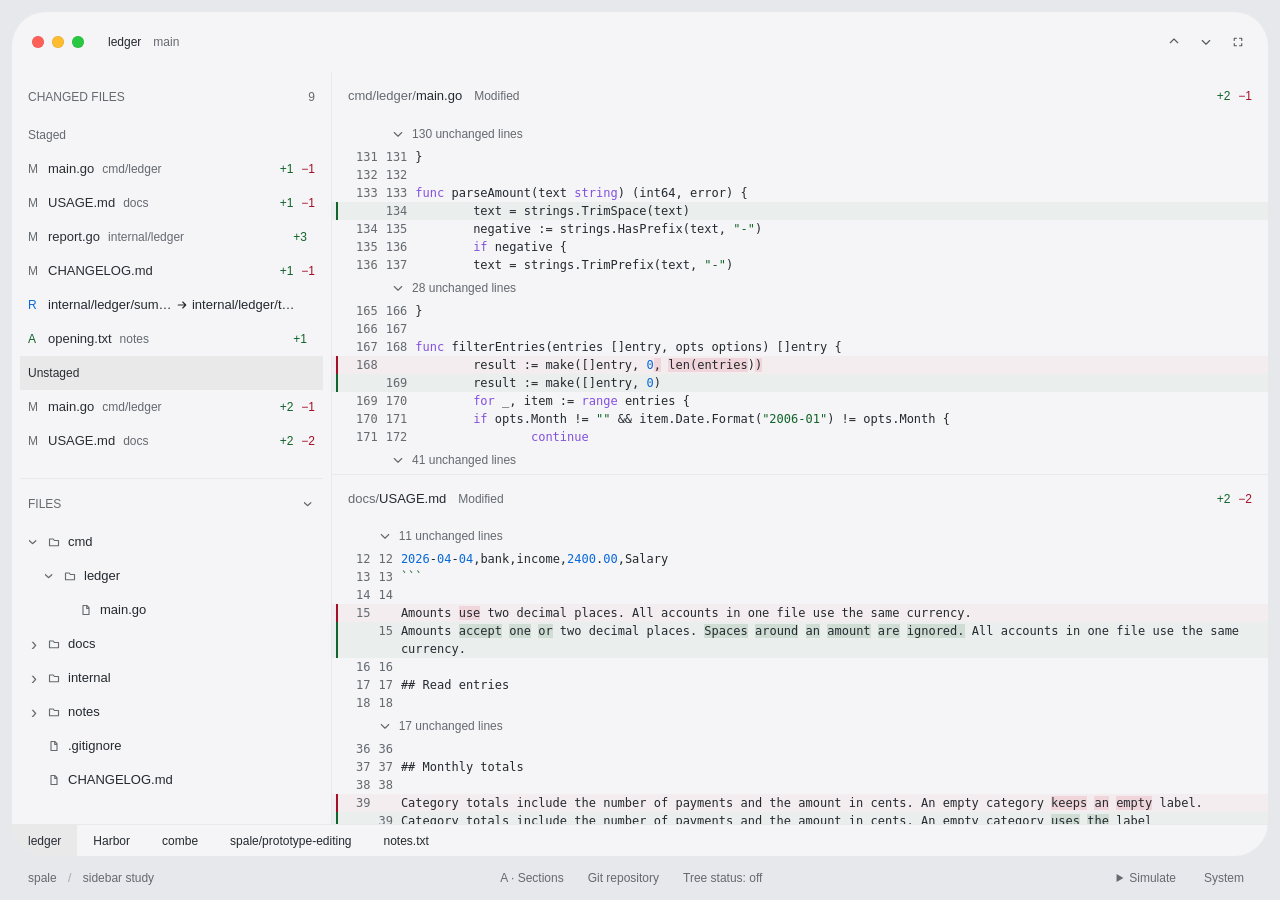
==== prototype/index.html @ 5fc52080 "feat(prototype): compare folder tree sidebars Signed-off-by: samzong <samzong.lu@gmail.com>" ====
<!doctype html>
<html lang="en">
  <head>
    <meta charset="utf-8">
    <meta name="viewport" content="width=device-width,initial-scale=1">
    <title>spale</title>
    <link rel="icon" href="data:,">
    <link rel="stylesheet" href="style.css">
  </head>
  <body>
    <div class="window" aria-label="spale change reader">
      <header class="chrome">
        <div class="lights" aria-hidden="true">
          <i>
          </i>
          <i>
          </i>
          <i>
          </i>
        </div>
        <div class="workspace" id="workspace">spale</div>
            <div class="chrome-main">
              <button id="back" class="icon" title="Back to changes (Esc)" aria-label="Back to changes" hidden>
              </button>
              <div class="nav">
                <button id="prev" class="icon" title="Previous change" aria-label="Previous change">
                </button>
                <button id="next" class="icon" title="Next change" aria-label="Next change">
                </button>
                <button id="full" class="icon" title="Read full file" aria-label="Read full file">
                </button>
              </div>
            </div>
          </header>
          <div class="body">
            <aside>
              <div id="sidebar-tabs" aria-label="Sidebar views" hidden>
                <button data-panel="changes">CHANGED FILES</button>
                <button data-panel="tree">FILES</button>
              </div>
              <section id="changes-panel" aria-label="Changed files">
              <div class="side-heading">
                <span>CHANGED FILES</span>
                <span id="file-count">
                </span>
              </div>
              <nav id="files" aria-label="Changed files">
              </nav>
              </section>
              <section id="tree-panel" aria-label="Files">
                <button id="tree-heading" class="side-heading" aria-expanded="true"><span>FILES</span><span class="tree-chevron">›</span></button>
                <div id="tree-body"><nav id="tree" aria-label="Folder contents"></nav></div>
              </section>
            </aside>
            <main id="reader" tabindex="0" aria-label="Continuous changes">
              <div id="stream">
              </div>
              <div id="fullfile" hidden>
              </div>
              <div id="empty" hidden>No changes. A little room to think.</div>
            </main>
          </div>
          <nav id="windows" aria-label="Open spale windows"></nav>
        </div>
        <footer class="harness">
          <span>spale <span class="dim">/</span> sidebar study</span>
          <div class="study-controls">
            <button id="layout-choice" title="Compare sidebar layouts">A · Sections</button>
            <button id="context-choice">Git repository</button>
            <button id="tree-status" aria-pressed="false">Tree status: off</button>
          </div>
          <div>
            <details class="simulation"><summary>Simulate</summary><div>
            <button id="open-window">打开窗口</button>
            <button id="close-window">关闭当前窗口</button>
            <button id="new-file">新文件</button>
            <button id="stage">git add 当前文件</button>

            <button id="simulate" title="Simulate an agent update">Agent update
          </button>
          <button id="clean" title="Toggle clean state">Clean state
        </button>
            </div></details>
            <button id="appearance" title="Change appearance">System</button>
      </div>
    </footer>
    <script src="app.js">
    </script>
  </body>
</html>
---- prototype/style.css ----
@font-face {
  font-family: Fira;
  src: local('Fira Code Light'), local('FiraCode-Light');
  font-weight: 300;
}

:root {
  color-scheme: light;
  --page: #e7e8eb;
  --bg: #f5f5f7;
  --fg: #24292f;
  --strong: #292d33;
  --muted: #656970;
  --soft: #555960;
  --line: #0000000d;
  --hover: #00000009;
  --selection: #0000000d;
  --pressed: #00000017;
  --add: #116329;
  --remove: #a40e26;
  --modify: #9a6700;
  --add-bg: #1163290c;
  --remove-bg: #cf222e09;
  --add-word: #11632920;
  --remove-word: #cf222e1c;
  --keyword: #8250df;
  --string: #116329;
  --number: #0969da;
  --ease: cubic-bezier(.22, .8, .2, 1);
  --digits: 4;
}

:root[data-theme='dark'] {
  color-scheme: dark;
  --page: #242527;
  --bg: #161719;
  --fg: #e6edf3;
  --strong: #e6e7e9;
  --muted: #9c9ea3;
  --soft: #c3c4c7;
  --line: #ffffff10;
  --hover: #ffffff12;
  --selection: #ffffff1a;
  --pressed: #ffffff26;
  --add: #8dbfac;
  --remove: #e7a39d;
  --modify: #c7ad79;
  --add-bg: #3fb9500e;
  --remove-bg: #ff7b720b;
  --add-word: #3fb95027;
  --remove-word: #ff7b7225;
  --keyword: #d2a8ff;
  --string: #8dbfac;
  --number: #79c0ff;
}

* {
  box-sizing: border-box;
}

body {
  margin: 0;
  padding: 12px 12px 0;
  background: var(--page);
  color: var(--fg);
  font: 12px/18px -apple-system, BlinkMacSystemFont, 'Helvetica Neue', sans-serif;
  -webkit-font-smoothing: antialiased;
  font-variant-numeric: tabular-nums;
}

button {
  border: 0;
  padding: 0;
  background: none;
  color: inherit;
  font: inherit;
  cursor: default;
}

button:hover {
  background: var(--hover);
}

button:active {
  background: var(--pressed);
}

button:focus-visible,
main:focus-visible {
  outline: 2px solid var(--number);
  outline-offset: -2px;
}

svg {
  width: 12px;
  height: 12px;
  fill: none;
  stroke: currentColor;
  stroke-width: 1.5;
  stroke-linecap: round;
  stroke-linejoin: round;
  flex-shrink: 0;
}

[hidden] {
  display: none !important;
}

.window {
  height: calc(100dvh - 56px);
  min-height: 440px;
  overflow: hidden;
  border-radius: 34px;
  background: var(--bg);
}

.chrome {
  position: relative;
  display: flex;
  align-items: center;
  height: 60px;
}

.lights {
  position: absolute;
  left: calc(12px + 8px);
  top: calc(16px + 8px);
  display: flex;
  gap: 8px;
}

.lights i {
  width: 12px;
  height: 12px;
  border-radius: 50%;
  background: #ff5f57;
  box-shadow: inset 0 0 0 .5px #0002;
}

.lights i:nth-child(2) {
  background: #febc2e;
}

.lights i:nth-child(3) {
  background: #28c840;
}

.chrome-main {
  display: flex;
  flex: 1;
  align-items: center;
  min-width: 0;
  gap: 12px;
  padding: 0 16px;
  color: var(--muted);
}

.nav {
  display: flex;
  flex-shrink: 0;
  gap: 4px;
  margin-left: auto;
}

.icon {
  display: inline-flex;
  align-items: center;
  justify-content: center;
  flex-shrink: 0;
  width: 28px;
  height: 28px;
  border-radius: 50%;
  color: var(--soft);
}

.body {
  display: flex;
  height: calc(100% - 60px);
}

aside {
  display: flex;
  flex-direction: column;
  flex-shrink: 0;
  width: 320px;
  padding: 16px 8px;
  border-right: 1px solid var(--line);
}

.side-heading {
  display: flex;
  justify-content: space-between;
  margin: 0 8px 12px;
  color: var(--muted);
}

#files {
  overflow: auto;
}

.file-row {
  display: flex;
  align-items: center;
  width: 100%;
  height: 34px;
  gap: 8px;
  padding: 0 8px;
  border-radius: 12px;
  font-size: 13px;
  text-align: left;
}

.file-row.active {
  background: var(--selection);
}

.file-status {
  width: 12px;
  flex-shrink: 0;
  color: var(--muted);
  font-size: 12px;
}

.file-label {
  display: flex;
  align-items: baseline;
  flex: 1;
  min-width: 0;
  gap: 8px;
  overflow: hidden;
  white-space: nowrap;
}

.file-name {
  flex-shrink: 0;
  color: var(--strong);
}

.file-directory,
.rename-name {
  overflow: hidden;
  text-overflow: ellipsis;
}

.file-directory {
  color: var(--muted);
  font-size: 12px;
}

.counts {
  display: flex;
  flex-shrink: 0;
  gap: 8px;
  margin-left: auto;
  font-size: 12px;
}

.plus {
  color: var(--add);
}

.minus {
  color: var(--remove);
}

main {
  position: relative;
  flex: 1;
  min-width: 0;
  overflow-y: auto;
  overflow-x: hidden;
  scroll-behavior: auto;
  overflow-anchor: none;
  scrollbar-width: thin;
  scrollbar-color: var(--line) transparent;
}

#stream,
:is(#fullfile, .snapshot-full) {
  padding-bottom: 16px;
}

.file-section {
  font: 300 12px/18px Fira, 'Fira Code', ui-monospace, 'Noto Sans Mono CJK SC', monospace;
}

.file-section,
:is(#fullfile, .snapshot-full) {
  --numbers: calc(var(--digits) * 1ch);
  --gutter-width: calc(8px + var(--numbers) * 2 + 24px);
}

.file-head {
  display: flex;
  align-items: center;
  min-height: 48px;
  gap: 12px;
  padding: 8px 16px;
  border-top: 1px solid var(--line);
  background: var(--bg);
  font: 12px/18px -apple-system, BlinkMacSystemFont, sans-serif;
}

.file-section:first-child .file-head {
  border-top: 0;
}

.path {
  min-width: 0;
  overflow: hidden;
  text-overflow: ellipsis;
  white-space: nowrap;
  font-size: 13px;
  font-weight: 500;
}

.directory,
.status {
  color: var(--muted);
  font-weight: 400;
}

.status {
  flex-shrink: 0;
  font-size: 12px;
}

.hunk {
  scroll-margin-top: 0;
}

.code-block {
  overflow: visible;
}

.line {
  position: relative;
  display: grid;
  grid-template-columns: 8px var(--numbers) var(--numbers) minmax(0, 1fr);
  align-items: start;
  column-gap: 8px;
  min-height: 18px;
  padding: 0 16px 0 8px;
  font: 300 12px/18px Fira, 'Fira Code', ui-monospace, 'Noto Sans Mono CJK SC', monospace;
  tab-size: 4;
}

.ln {
  color: var(--muted);
  font-size: 12px;
  text-align: right;
  user-select: none;
}

.source {
  min-width: 0;
  white-space: pre-wrap;
  overflow-wrap: anywhere;
  padding-left: calc(var(--indent) * 1ch);
  text-indent: calc(var(--indent) * -1ch);
}

.gutter-mark {
  display: flex;
  align-items: center;
  justify-content: center;
  height: 18px;
}

.line.add {
  background: var(--add-bg);
}

.line.del {
  background: var(--remove-bg);
}

.line.add::before,
.line.del::before,
.prose-row.add::before,
.prose-row.del::before {
  position: absolute;
  top: 0;
  bottom: 0;
  left: 4px;
  width: 2px;
  background: var(--add);
  content: '';
}

.line.del::before,
.prose-row.del::before {
  background: var(--remove);
}

.word {
  background: var(--add-word);
}

.del .word {
  background: var(--remove-word);
}

.kw {
  color: var(--keyword);
}

.str {
  color: var(--string);
}

.num {
  color: var(--number);
}

.comment {
  color: var(--muted);
}

.fold {
  display: grid;
  grid-template-columns: var(--gutter-width) minmax(0, 1fr);
  align-items: center;
  width: 100%;
  min-height: 28px;
  padding: 4px 16px 4px 8px;
  color: var(--muted);
  font: 12px/18px -apple-system, BlinkMacSystemFont, sans-serif;
  text-align: left;
}

.fold-gutter {
  display: flex;
  justify-content: flex-end;
  padding-right: 8px;
}

.fold svg {
  transition: transform 380ms var(--ease);
}

.fold[aria-expanded='true'] svg {
  transform: rotate(180deg);
}

.expanded {
  animation: reveal 380ms var(--ease);
}

@keyframes reveal {
  from { opacity: 0; transform: translateY(-4px); }
  to { opacity: 1; transform: none; }
}

.prose {
  display: grid;
  grid-template-columns: var(--gutter-width) minmax(0, 760px);
  padding: 0 16px 0 8px;
  font: 15px/1.8 -apple-system, BlinkMacSystemFont, sans-serif;
}

.prose-block {
  position: relative;
  grid-column: 2;
  margin: 0 0 16px;
  overflow-wrap: anywhere;
}

.prose-row {
  position: relative;
  display: grid;
  grid-column: 1 / -1;
  grid-template-columns: inherit;
}

.prose-row.add::before,
.prose-row.del::before {
  left: -4px;
  bottom: 16px;
}

.prose-row > .gutter-mark {
  grid-column: 1;
  grid-row: 1;
  justify-content: flex-start;
  margin-top: 8px;
}

.prose-row > .prose-block {
  grid-row: 1;
}

.prose h2,
.prose h3,
.prose h4 {
  margin: 16px 0;
  font-size: 24px;
  font-weight: 550;
  line-height: 1.5;
  letter-spacing: -.5px;
}

.prose h4 {
  font-size: 18px;
}

.prose code {
  padding: 0 4px;
  border-radius: 0;
  background: var(--selection);
  font: 12px/18px ui-monospace, monospace;
}

.prose strong {
  font-weight: 550;
}

.prose ins {
  color: var(--fg);
  background: var(--add-word);
  text-decoration: none;
}

.prose del {
  color: var(--muted);
  text-decoration-color: var(--remove);
}

.prose ins,
.prose del {
  box-decoration-break: clone;
  -webkit-box-decoration-break: clone;
}

.prose-context {
  grid-column: 1 / -1;
  margin-bottom: 8px;
}

.prose-context .fold,
.prose-context .prose {
  padding-left: 0;
  padding-right: 0;
}

.prose table {
  width: 100%;
  border-collapse: collapse;
  font-size: 12px;
  line-height: 18px;
}

.prose td {
  padding: 4px 12px 4px 0;
  border-bottom: 1px solid var(--line);
}

.rename {
  display: flex;
  align-items: center;
  gap: 8px;
  padding: 8px 16px 16px;
  color: var(--muted);
  font: 12px/18px -apple-system, BlinkMacSystemFont, sans-serif;
}

:is(#fullfile, .snapshot-full) {
  font: 300 12px/18px Fira, 'Fira Code', ui-monospace, 'Noto Sans Mono CJK SC', monospace;
}

:is(#fullfile, .snapshot-full) .line {
  grid-template-columns: 8px var(--numbers) minmax(0, 1fr);
}

:is(#fullfile, .snapshot-full) .line.add {
  background: none;
}

:is(#fullfile, .snapshot-full) .line.modified::before {
  background: var(--modify);
}

.deletion-boundary {
  position: relative;
  height: 0;
}

.deletion-marker {
  position: absolute;
  z-index: 1;
  top: -14px;
  left: 8px;
  display: grid;
  place-items: center;
  width: 28px;
  height: 28px;
  border-radius: 50%;
  color: var(--remove);
}



.harness {
  display: flex;
  align-items: center;
  justify-content: space-between;
  height: 44px;
  padding: 0 16px;
  color: var(--muted);
  font-size: 12px;
}

.harness > div {
  display: flex;
  gap: 12px;
}

.harness button {
  padding: 4px 8px;
  border-radius: 12px;
  font-size: 12px;
}

.dim {
  margin: 0 8px;
  opacity: .5;
}

.updated {
  animation: cue 3s var(--ease);
}

@keyframes cue {
  0%, 30% { background: var(--add-word); }
  100% { background: transparent; }
}

#empty {
  display: grid;
  place-items: center;
  height: 100%;
  color: var(--muted);
  font-size: 15px;
}

main.clean {
  overflow: hidden;
}

@media (prefers-reduced-motion: reduce) {
  * {
    scroll-behavior: auto !important;
    animation: none !important;
    transition: none !important;
  }
}

@media (prefers-reduced-transparency: reduce) {
  .window {
    background: var(--bg);
  }
}

.rename-name {
  display: inline-flex;
  align-items: center;
  gap: 4px;
}

.rename-name span {
  overflow: hidden;
  text-overflow: ellipsis;
}

button:disabled {
  opacity: .35;
  pointer-events: none;
}

.view-fade {
  position: fixed;
  z-index: 10;
  margin: 0;
  overflow: hidden;
  background: var(--bg);
  pointer-events: none;
}

.prose ul,
.prose ol {
  padding-left: 16px;
}

.prose pre {
  white-space: pre-wrap;
  font: 300 12px/18px Fira, 'Fira Code', ui-monospace, monospace;
}

.prose pre code {
  padding: 0;
  background: none;
}

.body {
  height: calc(100% - 92px);
}

.workspace {
  display: flex;
  align-items: baseline;
  gap: 12px;
  margin-left: 96px;
  min-width: 0;
  font-weight: 500;
}

.branch { color: var(--muted); }

.workspace > span {
  overflow: hidden;
  text-overflow: ellipsis;
  white-space: nowrap;
}

aside {
  overflow: hidden;
  transition: width 380ms var(--ease), padding 380ms var(--ease), opacity 180ms linear;
}

.sidebar-collapsed aside {
  width: 0;
  padding-left: 0;
  padding-right: 0;
  border-right: 0;
  opacity: 0;
  pointer-events: none;
}

.group-heading {
  display: block;
  width: 100%;
  padding: 8px;
  text-align: left;
  color: var(--muted);
}

#windows {
  display: flex;
  align-items: stretch;
  height: 32px;
  overflow-x: auto;
  border-top: 1px solid var(--line);
  white-space: nowrap;
}

#windows button {
  flex-shrink: 0;
  padding: 0 16px;
}

#windows button.active {
  background: var(--selection);
  color: var(--strong);
}

.unsaved {
  margin-left: 8px;
  font: 12px/18px -apple-system, BlinkMacSystemFont, sans-serif;
  color: var(--modify);
}

.conflict {
  display: flex;
  align-items: center;
  gap: 16px;
  padding: 8px 16px;
  border-bottom: 1px solid var(--line);
  color: var(--modify);
  font: 12px/18px -apple-system, BlinkMacSystemFont, sans-serif;
}

.conflict button {
  color: var(--fg);
}

[contenteditable="true"] {
  outline: none;
  caret-color: var(--strong);
  -webkit-user-modify: read-write-plaintext-only;
}

.source {
  min-height: 18px;
}

.line.del {
  cursor: default;
}

.single-file .workspace {
  width: auto;
  min-width: 320px;
}

.single-file #prev,
.single-file #next {
  display: none;
}

.group-heading.active { color: var(--strong); background: var(--selection); }
.file-row[data-status="A"] .file-status,
.file-row[data-status="U"] .file-status { color: var(--add); }
.file-row[data-status="D"] .file-status { color: var(--remove); }
.file-row[data-status="D"] .file-name { text-decoration: line-through; }
.file-row[data-status="R"] .file-status { color: var(--number); }
#stream .file-head { cursor: pointer; }

#changes-panel {
  display: flex;
  flex-direction: column;
  min-height: 100px;
  max-height: 52%;
  flex-shrink: 0;
}

#changes-panel .side-heading {
  flex-shrink: 0;
}

#tree-panel {
  display: flex;
  flex-direction: column;
  min-height: 0;
  flex: 1;
  margin-top: 16px;
  padding-top: 16px;
  border-top: 1px solid var(--line);
}

#tree-heading {
  width: calc(100% - 16px);
  text-align: left;
  align-items: center;
  flex-shrink: 0;
}

#tree-heading .tree-chevron {
  transform: rotate(90deg);
}

#tree-heading[aria-expanded='false'] .tree-chevron {
  transform: none;
}

#tree-body {
  min-height: 0;
  overflow: auto;
  transition: opacity 180ms linear, flex-basis 380ms var(--ease);
  flex: 1 1 auto;
}

#tree-body.collapsed {
  flex: 0 1 0;
  opacity: 0;
  overflow: hidden;
}

.tree-row {
  display: flex;
  align-items: center;
  width: 100%;
  height: 34px;
  gap: 8px;
  padding: 0 12px 0 calc(8px + var(--depth) * 16px);
  border-radius: 12px;
  font-size: 13px;
  text-align: left;
}

.tree-row.active {
  background: var(--selection);
}

.tree-row > svg {
  color: var(--muted);
}

.tree-chevron {
  display: inline-flex;
  align-items: center;
  justify-content: center;
  width: 12px;
  flex-shrink: 0;
  font-size: 18px;
  color: var(--muted);
  transition: transform 380ms var(--ease);
}

.tree-chevron.open {
  transform: rotate(90deg);
}

.tree-name {
  overflow: hidden;
  text-overflow: ellipsis;
  white-space: nowrap;
}

.tree-status {
  margin-left: auto;
  font-size: 12px;
  color: var(--muted);
}

.tree-status:is([data-status='A'], [data-status='U']) {
  color: var(--add);
}

.tree-status[data-status='R'] {
  color: var(--number);
}

.tree-children {
  display: grid;
  grid-template-rows: 0fr;
  opacity: 0;
  visibility: hidden;
  transition: grid-template-rows 380ms var(--ease), opacity 180ms linear, visibility 380ms;
}

.tree-children.open {
  grid-template-rows: 1fr;
  opacity: 1;
  visibility: visible;
}

.tree-children > div {
  min-height: 0;
  overflow: hidden;
}

#sidebar-tabs {
  display: flex;
  gap: 8px;
  margin: 0 8px 16px;
  flex-shrink: 0;
}

#sidebar-tabs button {
  padding: 6px 8px;
  border-radius: 8px;
  color: var(--muted);
}

#sidebar-tabs button[aria-pressed='true'] {
  color: var(--strong);
  box-shadow: inset 0 -1px var(--muted);
}

.tab-layout #changes-panel {
  max-height: none;
  flex: 1;
}

.tab-layout #changes-panel > .side-heading {
  display: none;
}

.tab-layout #tree-panel,
.folder-window #tree-panel {
  margin-top: 0;
  padding-top: 0;
  border-top: 0;
}

.harness .study-controls {
  gap: 8px;
}

.simulation {
  position: relative;
}

.simulation summary {
  padding: 4px 8px;
  border-radius: 12px;
  cursor: default;
}

.simulation > div {
  position: absolute;
  right: 0;
  bottom: 36px;
  display: grid;
  width: 180px;
  padding: 8px;
  border: 1px solid var(--line);
  border-radius: 12px;
  background: var(--bg);
  z-index: 20;
}

.simulation button {
  text-align: left;
}

@media (max-width: 800px) {
  .harness > span { display: none; }
  .harness { padding: 0; }
  .harness > div { gap: 4px; }
}

@media (prefers-reduced-motion: reduce) {
  .tree-children,
  .tree-chevron,
  #tree-body {
    transition: none;
  }
}

.tree-closed:not(.tab-layout) #changes-panel {
  max-height: none;
  flex: 1;
}

.tree-closed:not(.tab-layout) #tree-panel {
  flex: 0 0 auto;
}
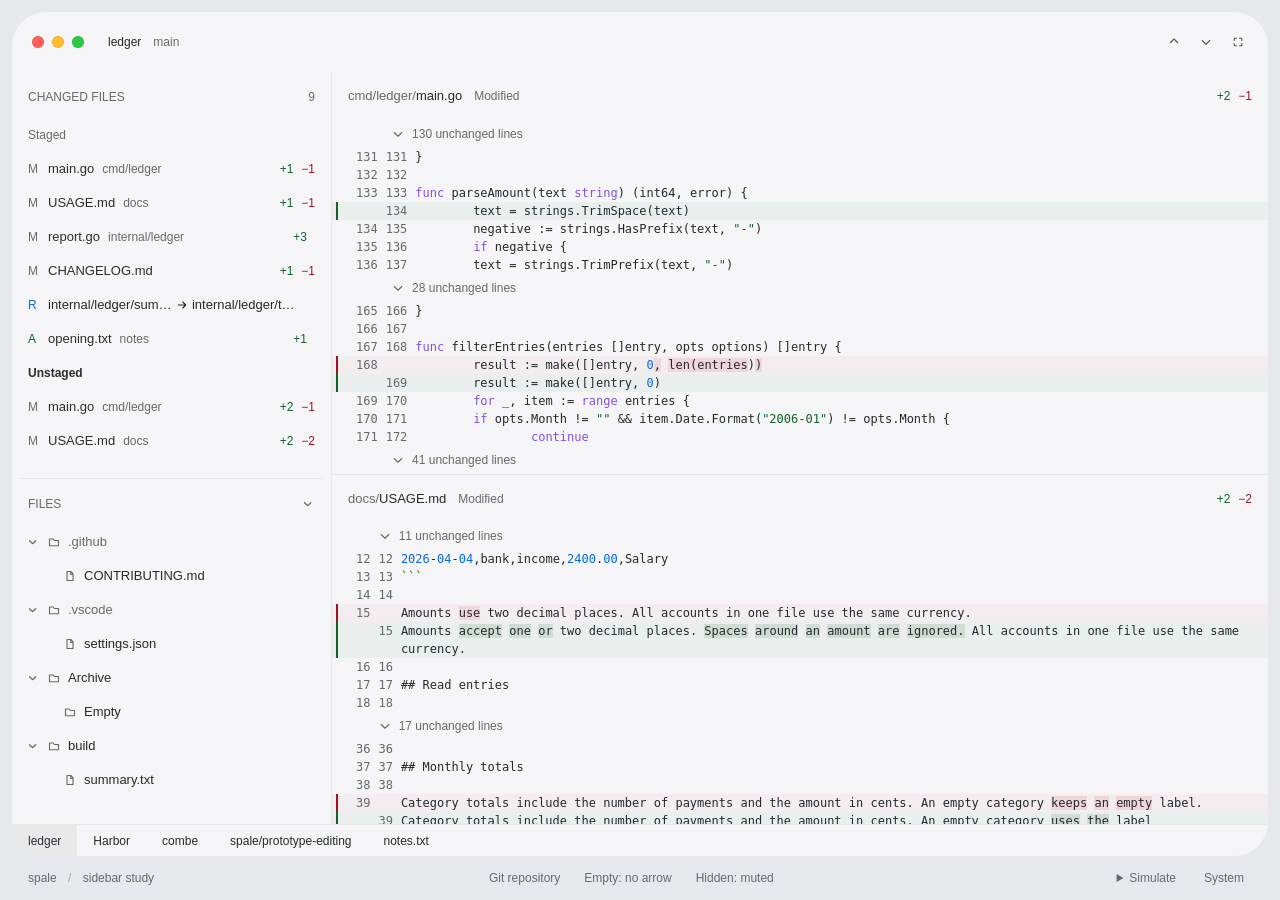
==== commit bbf813d3: "feat(prototype): refine filesystem tree examples Signed-off-by: samzong <samzong.lu@gmail.com>" ====
--- a/prototype/index.html
+++ b/prototype/index.html
@@ -34,10 +34,6 @@
           </header>
           <div class="body">
             <aside>
-              <div id="sidebar-tabs" aria-label="Sidebar views" hidden>
-                <button data-panel="changes">CHANGED FILES</button>
-                <button data-panel="tree">FILES</button>
-              </div>
               <section id="changes-panel" aria-label="Changed files">
               <div class="side-heading">
                 <span>CHANGED FILES</span>
@@ -65,9 +61,9 @@
         <footer class="harness">
           <span>spale <span class="dim">/</span> sidebar study</span>
           <div class="study-controls">
-            <button id="layout-choice" title="Compare sidebar layouts">A · Sections</button>
             <button id="context-choice">Git repository</button>
-            <button id="tree-status" aria-pressed="false">Tree status: off</button>
+            <button id="empty-choice" title="Compare empty folders">Empty: no arrow</button>
+            <button id="hidden-choice" title="Compare hidden items">Hidden: muted</button>
           </div>
           <div>
             <details class="simulation"><summary>Simulate</summary><div>
--- a/prototype/style.css
+++ b/prototype/style.css
@@ -807,7 +807,9 @@
   display: none;
 }
 
-.group-heading.active { color: var(--strong); background: var(--selection); }
+.group-heading:is(:hover, :active),
+#tree-heading:is(:hover, :active) { background: none; }
+.group-heading.active { color: var(--strong); font-weight: 600; }
 .file-row[data-status="A"] .file-status,
 .file-row[data-status="U"] .file-status { color: var(--add); }
 .file-row[data-status="D"] .file-status { color: var(--remove); }
@@ -906,18 +908,20 @@
   white-space: nowrap;
 }
 
-.tree-status {
-  margin-left: auto;
-  font-size: 12px;
-  color: var(--muted);
-}
-
-.tree-status:is([data-status='A'], [data-status='U']) {
-  color: var(--add);
-}
-
-.tree-status[data-status='R'] {
-  color: var(--number);
+.tree-row.hidden-item .tree-name {
+  color: var(--muted);
+}
+
+.tree-row[aria-disabled='true']:is(:hover, :active) {
+  background: none;
+}
+
+.tree-empty {
+  height: 34px;
+  padding-left: calc(40px + var(--depth) * 16px);
+  color: var(--muted);
+  font-size: 13px;
+  line-height: 34px;
 }
 
 .tree-children {
@@ -939,34 +943,6 @@
   overflow: hidden;
 }
 
-#sidebar-tabs {
-  display: flex;
-  gap: 8px;
-  margin: 0 8px 16px;
-  flex-shrink: 0;
-}
-
-#sidebar-tabs button {
-  padding: 6px 8px;
-  border-radius: 8px;
-  color: var(--muted);
-}
-
-#sidebar-tabs button[aria-pressed='true'] {
-  color: var(--strong);
-  box-shadow: inset 0 -1px var(--muted);
-}
-
-.tab-layout #changes-panel {
-  max-height: none;
-  flex: 1;
-}
-
-.tab-layout #changes-panel > .side-heading {
-  display: none;
-}
-
-.tab-layout #tree-panel,
 .folder-window #tree-panel {
   margin-top: 0;
   padding-top: 0;
@@ -1018,11 +994,11 @@
   }
 }
 
-.tree-closed:not(.tab-layout) #changes-panel {
+.tree-closed #changes-panel {
   max-height: none;
   flex: 1;
 }
 
-.tree-closed:not(.tab-layout) #tree-panel {
+.tree-closed #tree-panel {
   flex: 0 0 auto;
 }
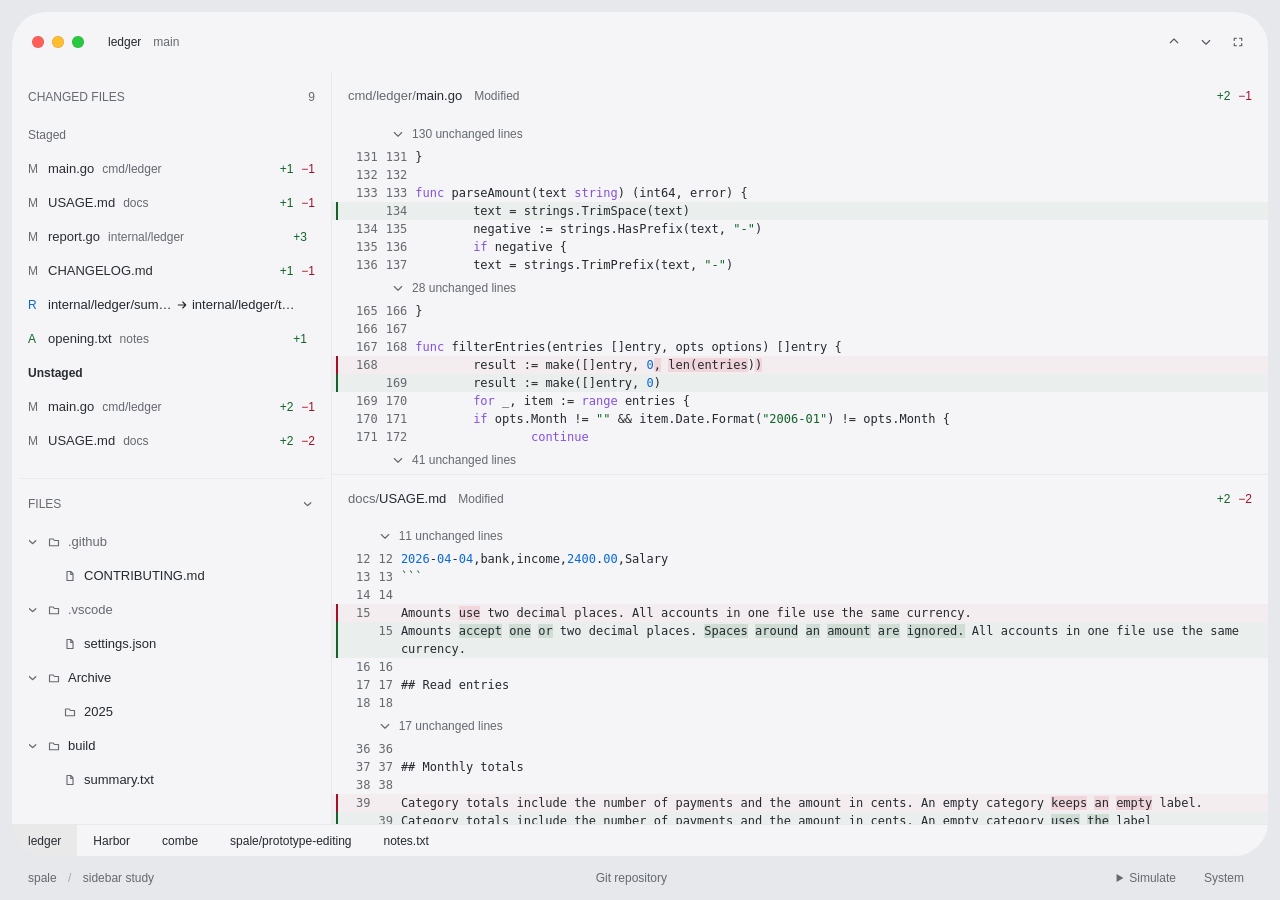
==== commit 1b2a42d6: "fix(prototype): enforce folder tree contracts Signed-off-by: samzong <samzong.lu@gmail.com>" ====
--- a/prototype/index.html
+++ b/prototype/index.html
@@ -60,10 +60,8 @@
         </div>
         <footer class="harness">
           <span>spale <span class="dim">/</span> sidebar study</span>
-          <div class="study-controls">
+          <div>
             <button id="context-choice">Git repository</button>
-            <button id="empty-choice" title="Compare empty folders">Empty: no arrow</button>
-            <button id="hidden-choice" title="Compare hidden items">Hidden: muted</button>
           </div>
           <div>
             <details class="simulation"><summary>Simulate</summary><div>
--- a/prototype/style.css
+++ b/prototype/style.css
@@ -916,14 +916,6 @@
   background: none;
 }
 
-.tree-empty {
-  height: 34px;
-  padding-left: calc(40px + var(--depth) * 16px);
-  color: var(--muted);
-  font-size: 13px;
-  line-height: 34px;
-}
-
 .tree-children {
   display: grid;
   grid-template-rows: 0fr;
@@ -947,10 +939,6 @@
   margin-top: 0;
   padding-top: 0;
   border-top: 0;
-}
-
-.harness .study-controls {
-  gap: 8px;
 }
 
 .simulation {
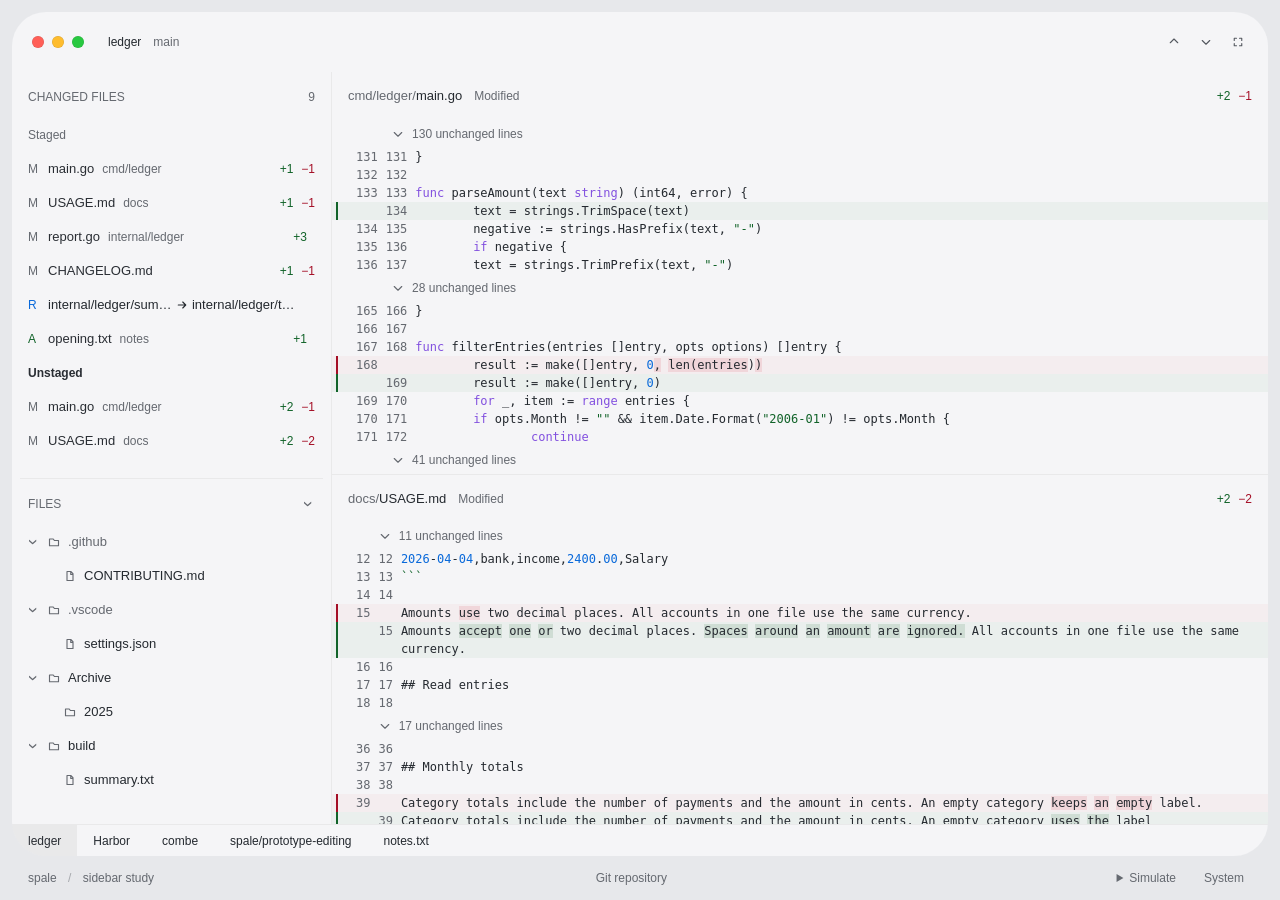
==== commit 36dd391a: "fix: preserve file state and coalesce tree refreshes Signed-off-by: samzong <samzong.lu@gmail.com>" ====
--- a/prototype/index.html
+++ b/prototype/index.html
@@ -69,7 +69,6 @@
             <button id="close-window">关闭当前窗口</button>
             <button id="new-file">新文件</button>
             <button id="stage">git add 当前文件</button>
-
             <button id="simulate" title="Simulate an agent update">Agent update
           </button>
           <button id="clean" title="Toggle clean state">Clean state
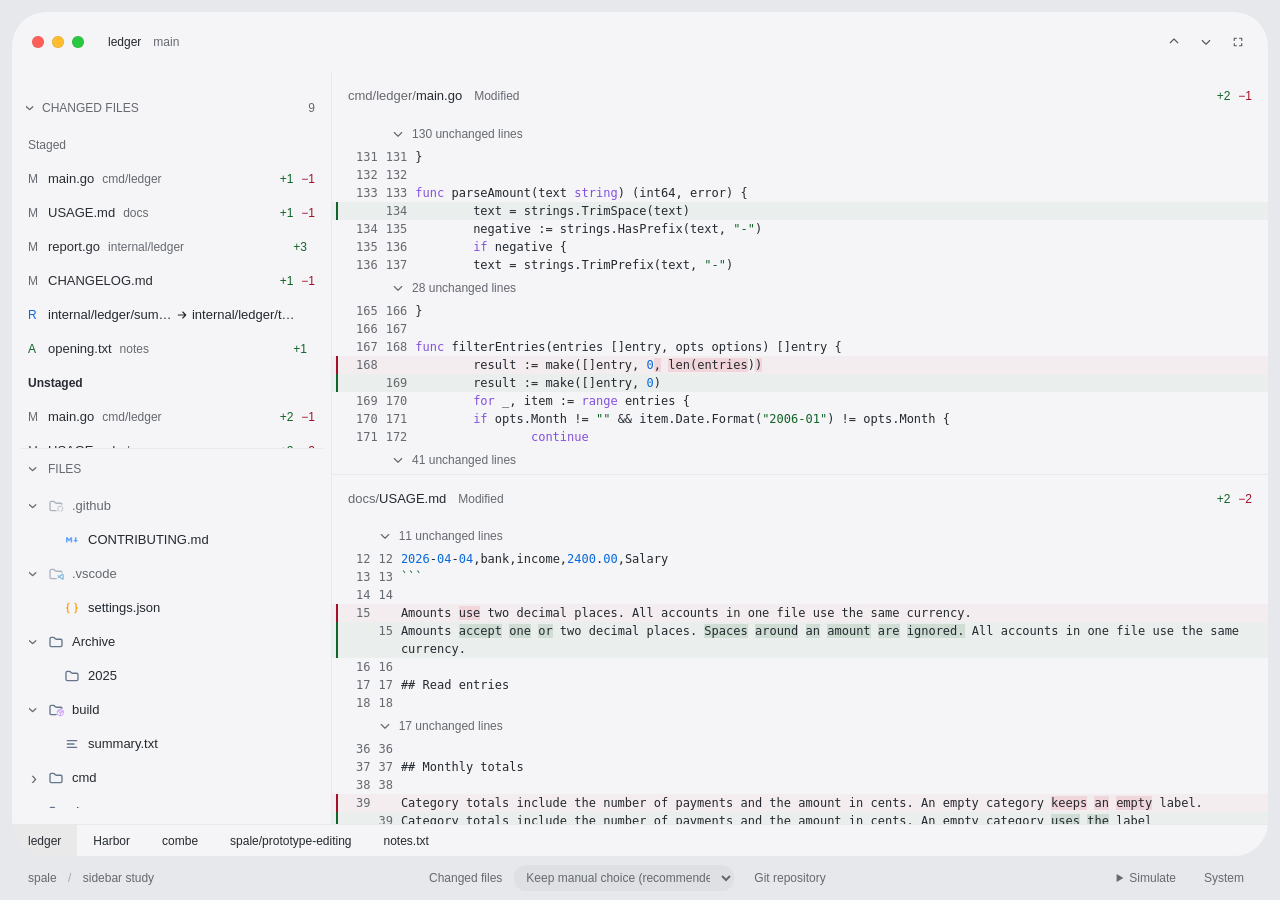
==== commit 10c3e852: "feat(sidebar): collapse the changed files section Signed-off-by: samzong <samzong.lu@gmail.com>" ====
--- a/prototype/index.html
+++ b/prototype/index.html
@@ -35,11 +35,7 @@
           <div class="body">
             <aside>
               <section id="changes-panel" aria-label="Changed files">
-              <div class="side-heading">
-                <span>CHANGED FILES</span>
-                <span id="file-count">
-                </span>
-              </div>
+              <button id="changes-heading" class="side-heading" aria-expanded="true"><span>CHANGED FILES</span><span class="changes-disclosure">›</span><span id="file-count"></span></button>
               <nav id="files" aria-label="Changed files">
               </nav>
               </section>
@@ -61,6 +57,11 @@
         <footer class="harness">
           <span>spale <span class="dim">/</span> sidebar study</span>
           <div>
+            <label for="collapse-policy">Changed files</label>
+            <select id="collapse-policy" aria-label="Changed files collapse behavior">
+              <option value="keep">Keep manual choice (recommended)</option>
+              <option value="follow">Follow changes</option>
+            </select>
             <button id="context-choice">Git repository</button>
           </div>
           <div>
@@ -77,6 +78,7 @@
             <button id="appearance" title="Change appearance">System</button>
       </div>
     </footer>
+    <script src="sidebar.js"></script>
     <script src="app.js">
     </script>
   </body>
--- a/prototype/style.css
+++ b/prototype/style.css
@@ -621,6 +621,20 @@
   font-size: 12px;
 }
 
+.harness label {
+  align-self: center;
+}
+
+.harness select {
+  max-width: 220px;
+  padding: 4px 8px;
+  border: 0;
+  border-radius: 12px;
+  background: var(--hover);
+  color: inherit;
+  font: inherit;
+}
+
 .dim {
   margin: 0 8px;
   opacity: .5;
@@ -808,7 +822,12 @@
 }
 
 .group-heading:is(:hover, :active),
+#changes-heading:is(:hover, :active),
 #tree-heading:is(:hover, :active) { background: none; }
+
+#changes-heading {
+  transition: color 380ms var(--ease);
+}
 .group-heading.active { color: var(--strong); font-weight: 600; }
 .file-row[data-status="A"] .file-status,
 .file-row[data-status="U"] .file-status { color: var(--add); }
@@ -819,34 +838,75 @@
 
 #changes-panel {
   display: flex;
-  flex-direction: column;
-  min-height: 100px;
-  max-height: 52%;
-  flex-shrink: 0;
-}
-
-#changes-panel .side-heading {
-  flex-shrink: 0;
-}
-
-#tree-panel {
-  display: flex;
+  flex: 1 1 0;
   flex-direction: column;
   min-height: 0;
-  flex: 1;
-  margin-top: 16px;
-  padding-top: 16px;
+  overflow: hidden;
+  transition: flex-grow 380ms var(--ease), flex-basis 380ms var(--ease);
+}
+
+#changes-panel .side-heading {
+  flex-shrink: 0;
+}
+
+#changes-panel.collapsed {
+  flex: 0 0 40px;
+  overflow: hidden;
+}
+
+#changes-heading,
+#tree-heading {
+  display: flex;
+  align-items: center;
+  width: calc(100% - 16px);
+  height: 40px;
+  min-height: 40px;
+  margin: 0 8px;
+  text-align: left;
+}
+
+#changes-heading {
+  justify-content: flex-start;
+  gap: 8px;
+  color: var(--muted);
+}
+
+#changes-heading .changes-disclosure {
+  order: -1;
+  font-size: 18px;
+  color: var(--muted);
+  transform: rotate(90deg);
+  transition: transform 380ms var(--ease);
+}
+
+#changes-heading[aria-expanded='false'] .changes-disclosure {
+  transform: none;
+}
+
+#file-count {
+  margin-left: auto;
+}
+
+#tree-panel {
+  display: flex;
+  flex: 1 1 0;
+  flex-direction: column;
+  min-height: 0;
+  margin-top: 0;
+  padding-top: 0;
   border-top: 1px solid var(--line);
+  overflow: hidden;
+  transition: flex-grow 380ms var(--ease), flex-basis 380ms var(--ease);
 }
 
 #tree-heading {
-  width: calc(100% - 16px);
-  text-align: left;
-  align-items: center;
+  justify-content: flex-start;
+  gap: 8px;
   flex-shrink: 0;
 }
 
 #tree-heading .tree-chevron {
+  order: -1;
   transform: rotate(90deg);
 }
 
@@ -883,8 +943,14 @@
   background: var(--selection);
 }
 
-.tree-row > svg {
-  color: var(--muted);
+.tree-icon {
+  width: 16px;
+  height: 16px;
+  flex-shrink: 0;
+}
+
+.tree-row.hidden-item .tree-icon {
+  opacity: 0.5;
 }
 
 .tree-chevron {
@@ -977,16 +1043,19 @@
 @media (prefers-reduced-motion: reduce) {
   .tree-children,
   .tree-chevron,
-  #tree-body {
+  #tree-body,
+  #tree-panel,
+  #changes-panel,
+  #changes-heading,
+  #changes-heading .changes-disclosure {
     transition: none;
   }
 }
 
-.tree-closed #changes-panel {
-  max-height: none;
-  flex: 1;
+.tree-closed #changes-panel:not(.collapsed) {
+  flex: 1 1 0;
 }
 
 .tree-closed #tree-panel {
-  flex: 0 0 auto;
-}
+  flex: 0 0 40px;
+}
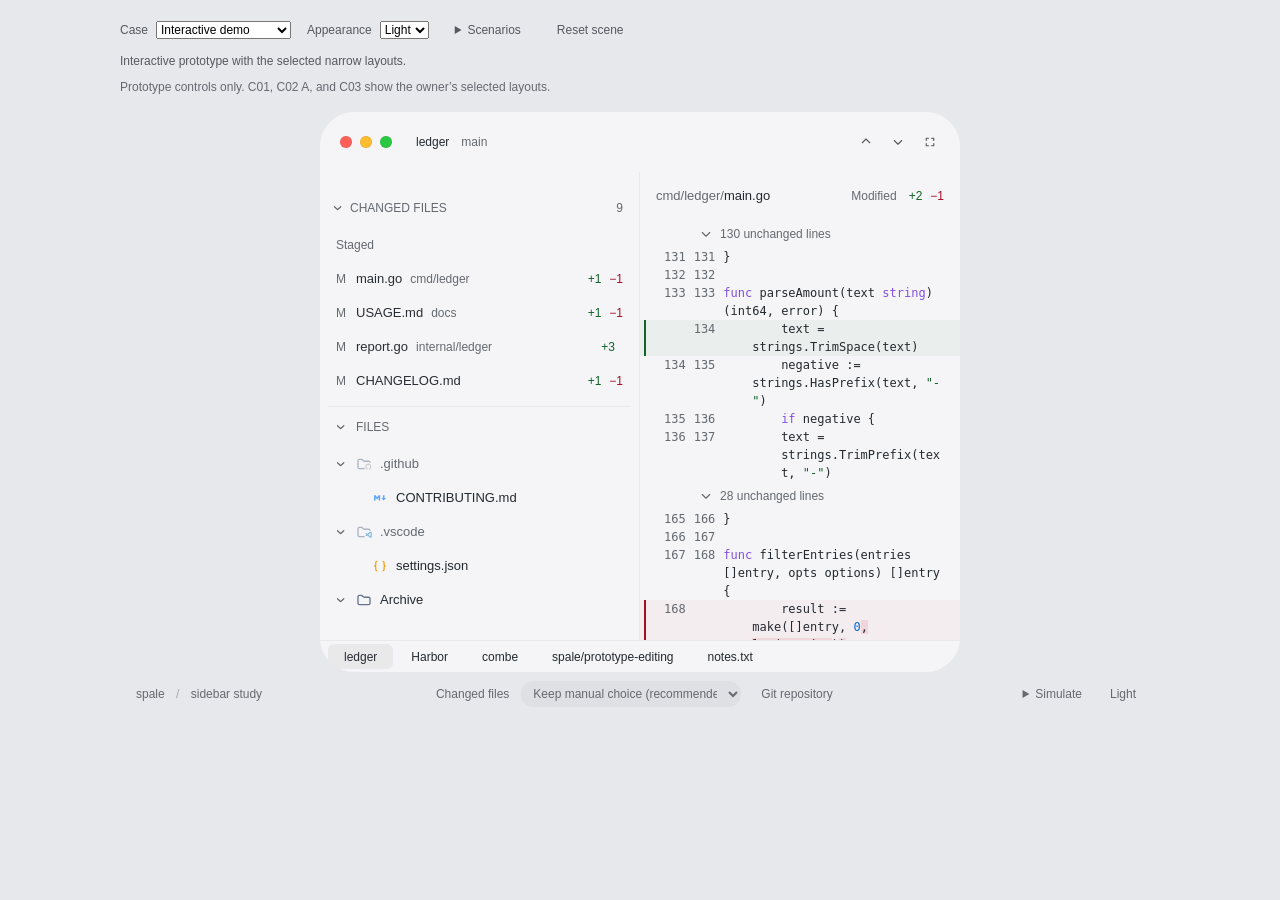
==== commit 486f7559: "fix(layout): keep narrow reader controls and window labels visible Signed-off-by: samzong <samzong.l" ====
--- a/prototype/index.html
+++ b/prototype/index.html
@@ -6,8 +6,23 @@
     <title>spale</title>
     <link rel="icon" href="data:,">
     <link rel="stylesheet" href="style.css">
+    <link rel="stylesheet" href="layout.css">
   </head>
   <body>
+    <section class="layout-study" aria-label="Prototype layout scenarios">
+      <div class="study-controls">
+        <label>Case <select id="study-case"><option value="demo">Interactive demo</option><option value="c01">C01 · Conflict banner</option><option value="c02">C02 · File path</option><option value="c03">C03 · Window bar</option></select></label>
+        <label>Appearance <select id="study-theme"><option value="light">Light</option><option value="dark">Dark</option></select></label>
+        <details class="study-fixtures"><summary>Scenarios</summary><div>
+          <label>Window width <select id="study-width"><option value="640">640 pt · 320 pt reader</option><option value="720">720 pt · 400 pt reader</option><option value="800">800 pt · 480 pt reader</option><option value="1040">1040 pt · 720 pt reader</option></select></label>
+          <label>Open windows <select id="study-count"><option value="1">1</option><option value="5" selected>5</option><option value="10">10</option></select></label>
+          <label>File path <select id="study-path"><option value="long">Long path</option><option value="mixed">Mixed Chinese and English</option><option value="renamed">Renamed path</option><option value="deleted">Deleted file</option><option value="unbroken">Long filename</option></select></label>
+        </div></details>
+        <button id="study-reset">Reset scene</button>
+      </div>
+      <p id="study-description"></p>
+      <p class="study-scope">Prototype controls only. C01, C02 A, and C03 show the owner’s selected layouts.</p>
+    </section>
     <div class="window" aria-label="spale change reader">
       <header class="chrome">
         <div class="lights" aria-hidden="true">
@@ -79,6 +94,7 @@
       </div>
     </footer>
     <script src="sidebar.js"></script>
+    <script src="layout.js"></script>
     <script src="app.js">
     </script>
   </body>
--- a/prototype/layout.css
+++ b/prototype/layout.css
@@ -0,0 +1,62 @@
+.layout-study {
+  max-width: 1040px;
+  margin: 4px auto 16px;
+  color: var(--soft);
+}
+
+.study-controls {
+  display: flex;
+  align-items: center;
+  flex-wrap: wrap;
+  gap: 16px;
+}
+
+.study-controls label { display: flex; align-items: center; gap: 8px; }
+.study-controls select { font: inherit; max-width: 220px; }
+.study-controls button,
+.study-fixtures summary { padding: 5px 10px; border-radius: 6px; }
+.layout-study p { margin: 8px 0 0; }
+.study-scope { color: var(--muted); }
+.study-fixtures { position: relative; }
+.study-fixtures > div {
+  position: absolute;
+  right: 0;
+  top: 36px;
+  z-index: 30;
+  display: grid;
+  gap: 12px;
+  width: 330px;
+  padding: 16px;
+  border: 1px solid var(--line);
+  border-radius: 8px;
+  background: var(--bg);
+}
+.study-fixtures label { justify-content: space-between; }
+.study-fixtures summary:focus-visible { outline: 2px solid var(--number); }
+.window { width: var(--study-width, 640px); max-width: 100%; height: 560px; margin: 0 auto; }
+.harness { max-width: 1040px; margin: 0 auto; }
+.chrome-main { flex: 0 0 auto; margin-left: auto; }
+.workspace { flex: 1; }
+.branch { flex-shrink: 0; }
+#reader { container-type: inline-size; }
+.conflict { flex-wrap: wrap; gap: 4px 16px; min-height: 38px; padding: 6px 16px; }
+.conflict > span { min-width: 120px; flex-shrink: 0; }
+.conflict-actions { display: flex; gap: 16px; }
+.conflict button { width: 120px; min-height: 26px; padding: 4px 8px; border-radius: 6px; white-space: nowrap; }
+@container (max-width: 423px) {
+  .conflict { align-items: flex-start; gap: 8px 16px; padding-top: 8px; }
+  .conflict > span { flex-basis: 100%; }
+}
+@container (max-width: 290px) {
+  .conflict-actions { flex-wrap: wrap; }
+}
+.file-head .path { flex: 1; text-overflow: clip; }
+.file-head .status,
+.file-head .counts,
+.file-head > .unsaved { flex-shrink: 0; }
+.file-head > .unsaved { margin-left: 0; }
+.file-head[data-status='D'] .path { text-decoration: line-through; }
+#windows { padding: 3px 8px; gap: 2px; overflow-y: hidden; scrollbar-width: none; }
+#windows button { display: inline-flex; align-items: center; max-width: none; min-width: max-content; border-radius: 6px; }
+.window-name { min-width: 0; overflow: hidden; white-space: nowrap; text-overflow: ellipsis; }
+#windows .unsaved { flex-shrink: 0; }
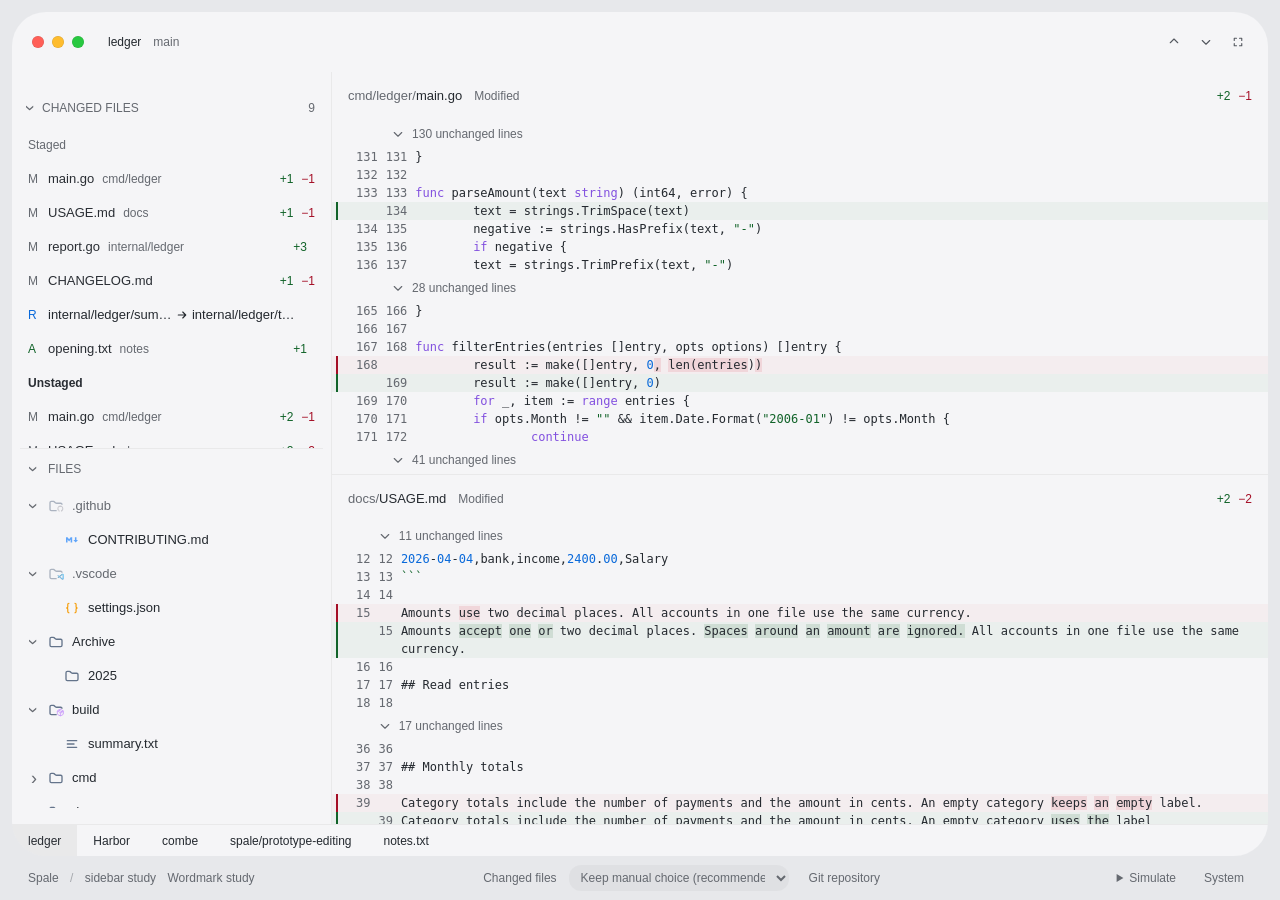
==== commit 14ecefe2: "fix(app): capitalize the Spale wordmark Signed-off-by: samzong <samzong.lu@gmail.com>" ====
--- a/prototype/index.html
+++ b/prototype/index.html
@@ -3,27 +3,12 @@
   <head>
     <meta charset="utf-8">
     <meta name="viewport" content="width=device-width,initial-scale=1">
-    <title>spale</title>
+    <title>Spale</title>
     <link rel="icon" href="data:,">
     <link rel="stylesheet" href="style.css">
-    <link rel="stylesheet" href="layout.css">
   </head>
   <body>
-    <section class="layout-study" aria-label="Prototype layout scenarios">
-      <div class="study-controls">
-        <label>Case <select id="study-case"><option value="demo">Interactive demo</option><option value="c01">C01 · Conflict banner</option><option value="c02">C02 · File path</option><option value="c03">C03 · Window bar</option></select></label>
-        <label>Appearance <select id="study-theme"><option value="light">Light</option><option value="dark">Dark</option></select></label>
-        <details class="study-fixtures"><summary>Scenarios</summary><div>
-          <label>Window width <select id="study-width"><option value="640">640 pt · 320 pt reader</option><option value="720">720 pt · 400 pt reader</option><option value="800">800 pt · 480 pt reader</option><option value="1040">1040 pt · 720 pt reader</option></select></label>
-          <label>Open windows <select id="study-count"><option value="1">1</option><option value="5" selected>5</option><option value="10">10</option></select></label>
-          <label>File path <select id="study-path"><option value="long">Long path</option><option value="mixed">Mixed Chinese and English</option><option value="renamed">Renamed path</option><option value="deleted">Deleted file</option><option value="unbroken">Long filename</option></select></label>
-        </div></details>
-        <button id="study-reset">Reset scene</button>
-      </div>
-      <p id="study-description"></p>
-      <p class="study-scope">Prototype controls only. C01, C02 A, and C03 show the owner’s selected layouts.</p>
-    </section>
-    <div class="window" aria-label="spale change reader">
+    <div class="window" aria-label="Spale change reader">
       <header class="chrome">
         <div class="lights" aria-hidden="true">
           <i>
@@ -33,7 +18,7 @@
           <i>
           </i>
         </div>
-        <div class="workspace" id="workspace">spale</div>
+        <div class="workspace" id="workspace">Spale</div>
             <div class="chrome-main">
               <button id="back" class="icon" title="Back to changes (Esc)" aria-label="Back to changes" hidden>
               </button>
@@ -67,10 +52,10 @@
               <div id="empty" hidden>No changes. A little room to think.</div>
             </main>
           </div>
-          <nav id="windows" aria-label="Open spale windows"></nav>
+          <nav id="windows" aria-label="Open Spale windows"></nav>
         </div>
         <footer class="harness">
-          <span>spale <span class="dim">/</span> sidebar study</span>
+          <span>Spale <span class="dim">/</span> sidebar study <a href="wordmark.html">Wordmark study</a></span>
           <div>
             <label for="collapse-policy">Changed files</label>
             <select id="collapse-policy" aria-label="Changed files collapse behavior">
@@ -94,7 +79,6 @@
       </div>
     </footer>
     <script src="sidebar.js"></script>
-    <script src="layout.js"></script>
     <script src="app.js">
     </script>
   </body>
--- a/prototype/style.css
+++ b/prototype/style.css
@@ -615,10 +615,28 @@
   gap: 12px;
 }
 
-.harness button {
+.harness button,
+.harness a {
   padding: 4px 8px;
   border-radius: 12px;
   font-size: 12px;
+}
+
+.harness a {
+  color: inherit;
+  text-decoration: none;
+}
+
+.harness a:hover {
+  background: var(--hover);
+}
+
+.harness a:active {
+  background: var(--pressed);
+}
+
+.harness a:focus-visible {
+  outline: 2px solid var(--number);
 }
 
 .harness label {
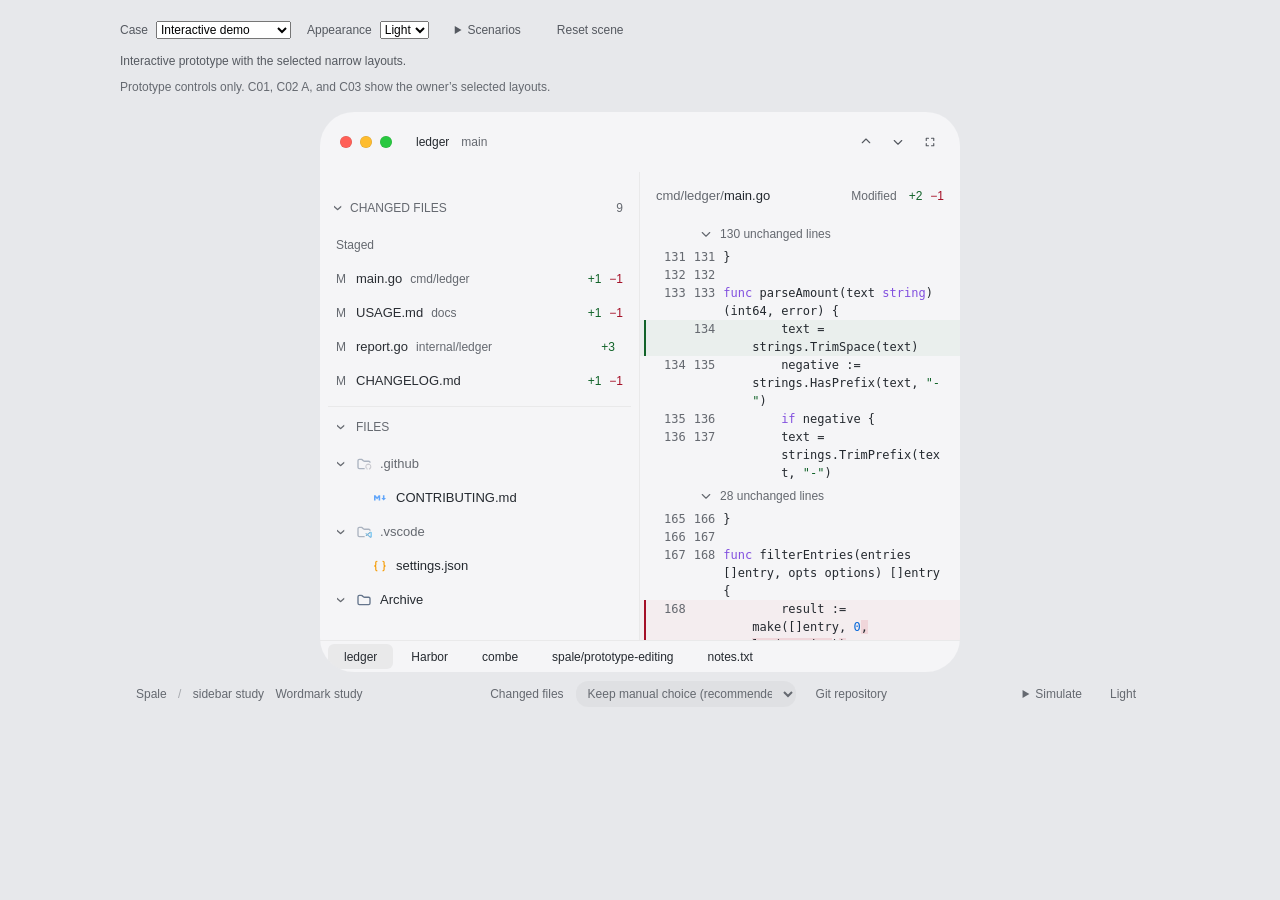
==== commit 29032cec: "Merge remote-tracking branch 'origin/main' into fix/narrow-layout-prototypes Signed-off-by: samzong " ====
--- a/prototype/index.html
+++ b/prototype/index.html
@@ -6,8 +6,23 @@
     <title>Spale</title>
     <link rel="icon" href="data:,">
     <link rel="stylesheet" href="style.css">
+    <link rel="stylesheet" href="layout.css">
   </head>
   <body>
+    <section class="layout-study" aria-label="Prototype layout scenarios">
+      <div class="study-controls">
+        <label>Case <select id="study-case"><option value="demo">Interactive demo</option><option value="c01">C01 · Conflict banner</option><option value="c02">C02 · File path</option><option value="c03">C03 · Window bar</option></select></label>
+        <label>Appearance <select id="study-theme"><option value="light">Light</option><option value="dark">Dark</option></select></label>
+        <details class="study-fixtures"><summary>Scenarios</summary><div>
+          <label>Window width <select id="study-width"><option value="640">640 pt · 320 pt reader</option><option value="720">720 pt · 400 pt reader</option><option value="800">800 pt · 480 pt reader</option><option value="1040">1040 pt · 720 pt reader</option></select></label>
+          <label>Open windows <select id="study-count"><option value="1">1</option><option value="5" selected>5</option><option value="10">10</option></select></label>
+          <label>File path <select id="study-path"><option value="long">Long path</option><option value="mixed">Mixed Chinese and English</option><option value="renamed">Renamed path</option><option value="deleted">Deleted file</option><option value="unbroken">Long filename</option></select></label>
+        </div></details>
+        <button id="study-reset">Reset scene</button>
+      </div>
+      <p id="study-description"></p>
+      <p class="study-scope">Prototype controls only. C01, C02 A, and C03 show the owner’s selected layouts.</p>
+    </section>
     <div class="window" aria-label="Spale change reader">
       <header class="chrome">
         <div class="lights" aria-hidden="true">
@@ -79,6 +94,7 @@
       </div>
     </footer>
     <script src="sidebar.js"></script>
+    <script src="layout.js"></script>
     <script src="app.js">
     </script>
   </body>
--- a/prototype/layout.css
+++ b/prototype/layout.css
@@ -0,0 +1,62 @@
+.layout-study {
+  max-width: 1040px;
+  margin: 4px auto 16px;
+  color: var(--soft);
+}
+
+.study-controls {
+  display: flex;
+  align-items: center;
+  flex-wrap: wrap;
+  gap: 16px;
+}
+
+.study-controls label { display: flex; align-items: center; gap: 8px; }
+.study-controls select { font: inherit; max-width: 220px; }
+.study-controls button,
+.study-fixtures summary { padding: 5px 10px; border-radius: 6px; }
+.layout-study p { margin: 8px 0 0; }
+.study-scope { color: var(--muted); }
+.study-fixtures { position: relative; }
+.study-fixtures > div {
+  position: absolute;
+  right: 0;
+  top: 36px;
+  z-index: 30;
+  display: grid;
+  gap: 12px;
+  width: 330px;
+  padding: 16px;
+  border: 1px solid var(--line);
+  border-radius: 8px;
+  background: var(--bg);
+}
+.study-fixtures label { justify-content: space-between; }
+.study-fixtures summary:focus-visible { outline: 2px solid var(--number); }
+.window { width: var(--study-width, 640px); max-width: 100%; height: 560px; margin: 0 auto; }
+.harness { max-width: 1040px; margin: 0 auto; }
+.chrome-main { flex: 0 0 auto; margin-left: auto; }
+.workspace { flex: 1; }
+.branch { flex-shrink: 0; }
+#reader { container-type: inline-size; }
+.conflict { flex-wrap: wrap; gap: 4px 16px; min-height: 38px; padding: 6px 16px; }
+.conflict > span { min-width: 120px; flex-shrink: 0; }
+.conflict-actions { display: flex; gap: 16px; }
+.conflict button { width: 120px; min-height: 26px; padding: 4px 8px; border-radius: 6px; white-space: nowrap; }
+@container (max-width: 423px) {
+  .conflict { align-items: flex-start; gap: 8px 16px; padding-top: 8px; }
+  .conflict > span { flex-basis: 100%; }
+}
+@container (max-width: 290px) {
+  .conflict-actions { flex-wrap: wrap; }
+}
+.file-head .path { flex: 1; text-overflow: clip; }
+.file-head .status,
+.file-head .counts,
+.file-head > .unsaved { flex-shrink: 0; }
+.file-head > .unsaved { margin-left: 0; }
+.file-head[data-status='D'] .path { text-decoration: line-through; }
+#windows { padding: 3px 8px; gap: 2px; overflow-y: hidden; scrollbar-width: none; }
+#windows button { display: inline-flex; align-items: center; max-width: none; min-width: max-content; border-radius: 6px; }
+.window-name { min-width: 0; overflow: hidden; white-space: nowrap; text-overflow: ellipsis; }
+#windows .unsaved { flex-shrink: 0; }
